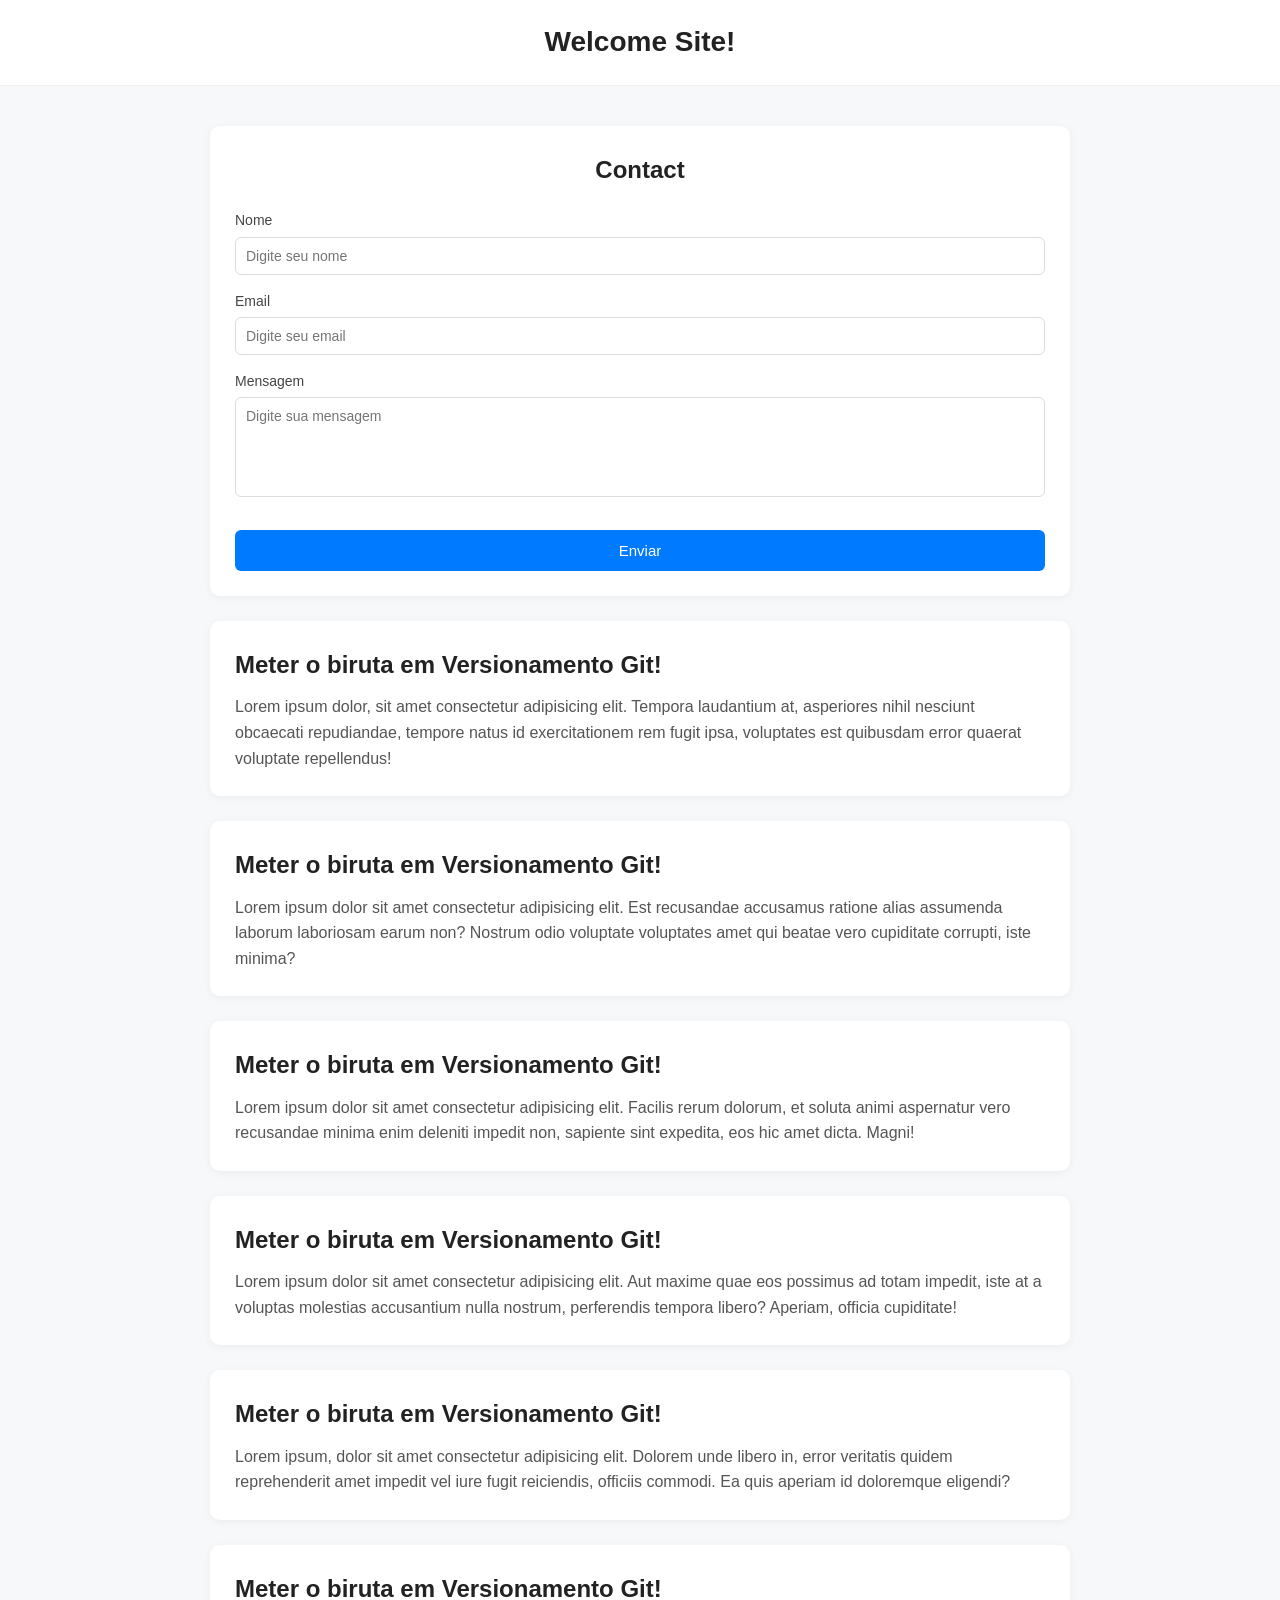
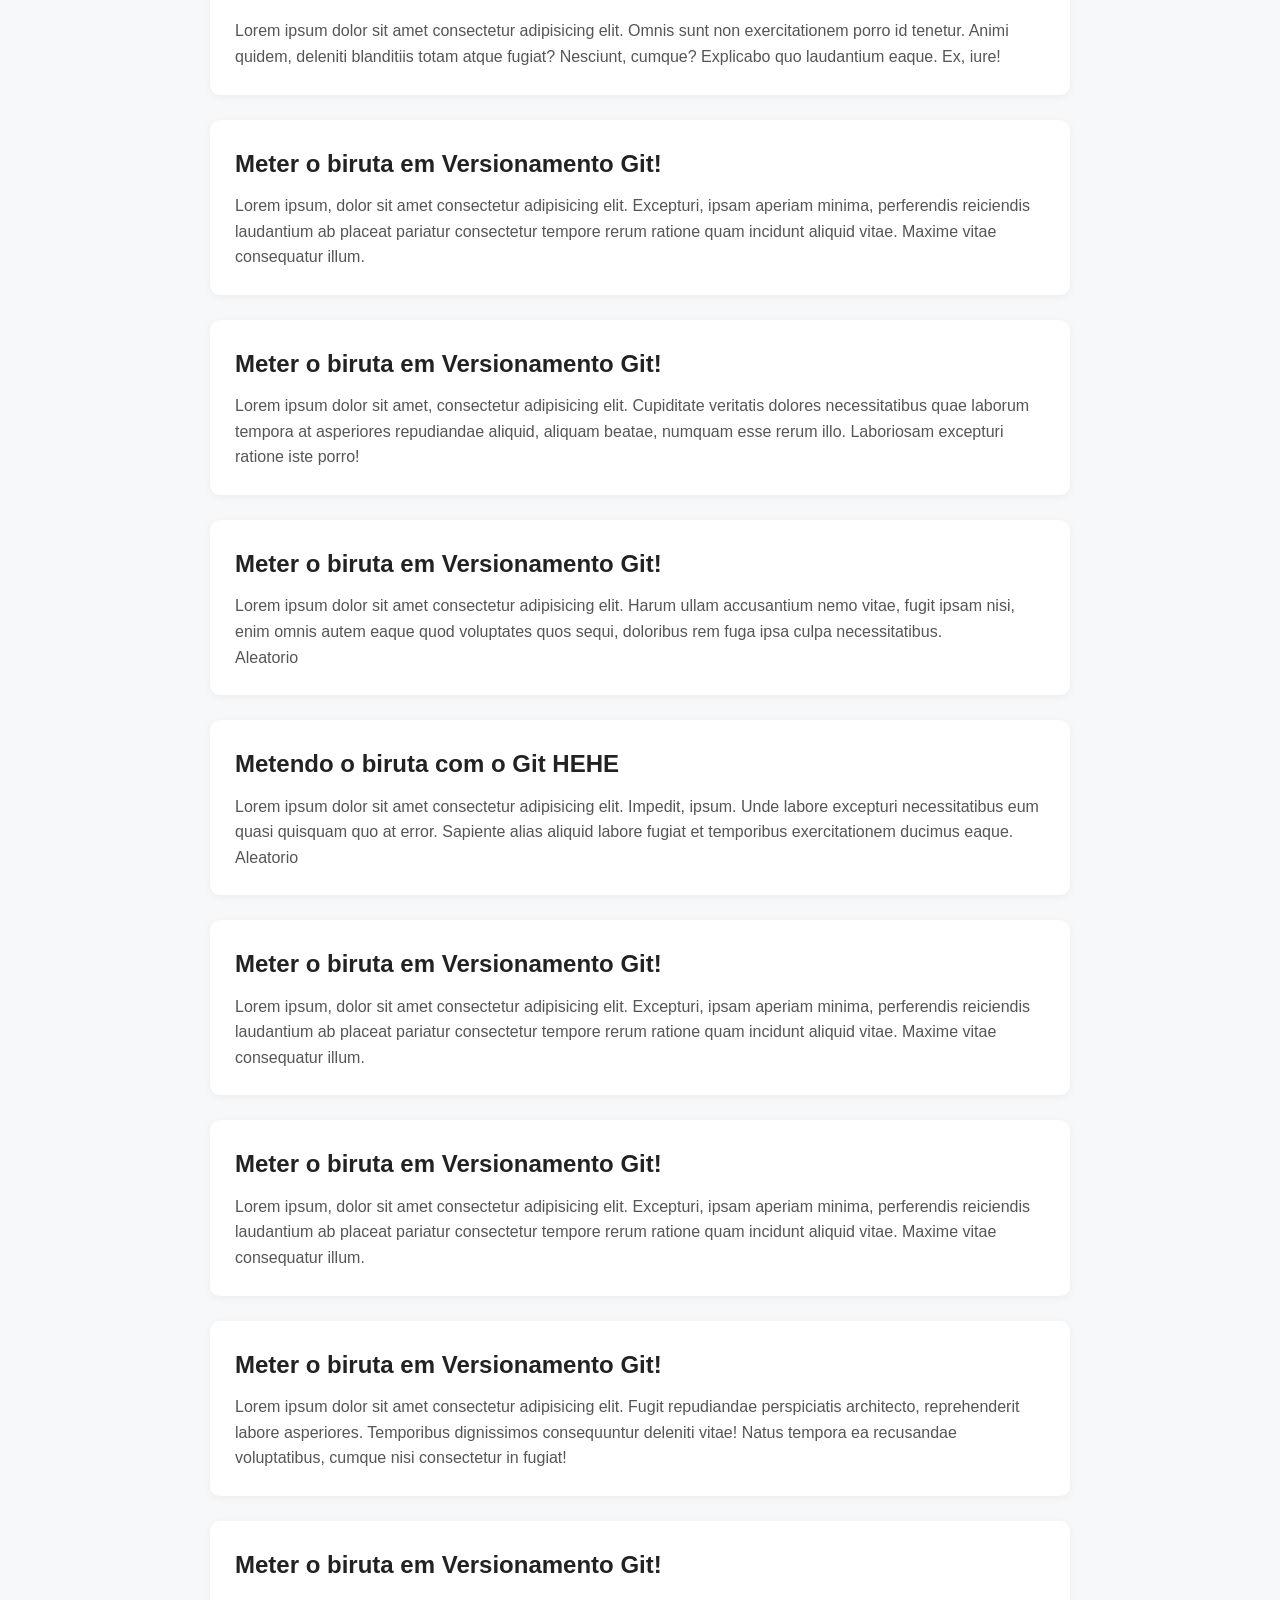
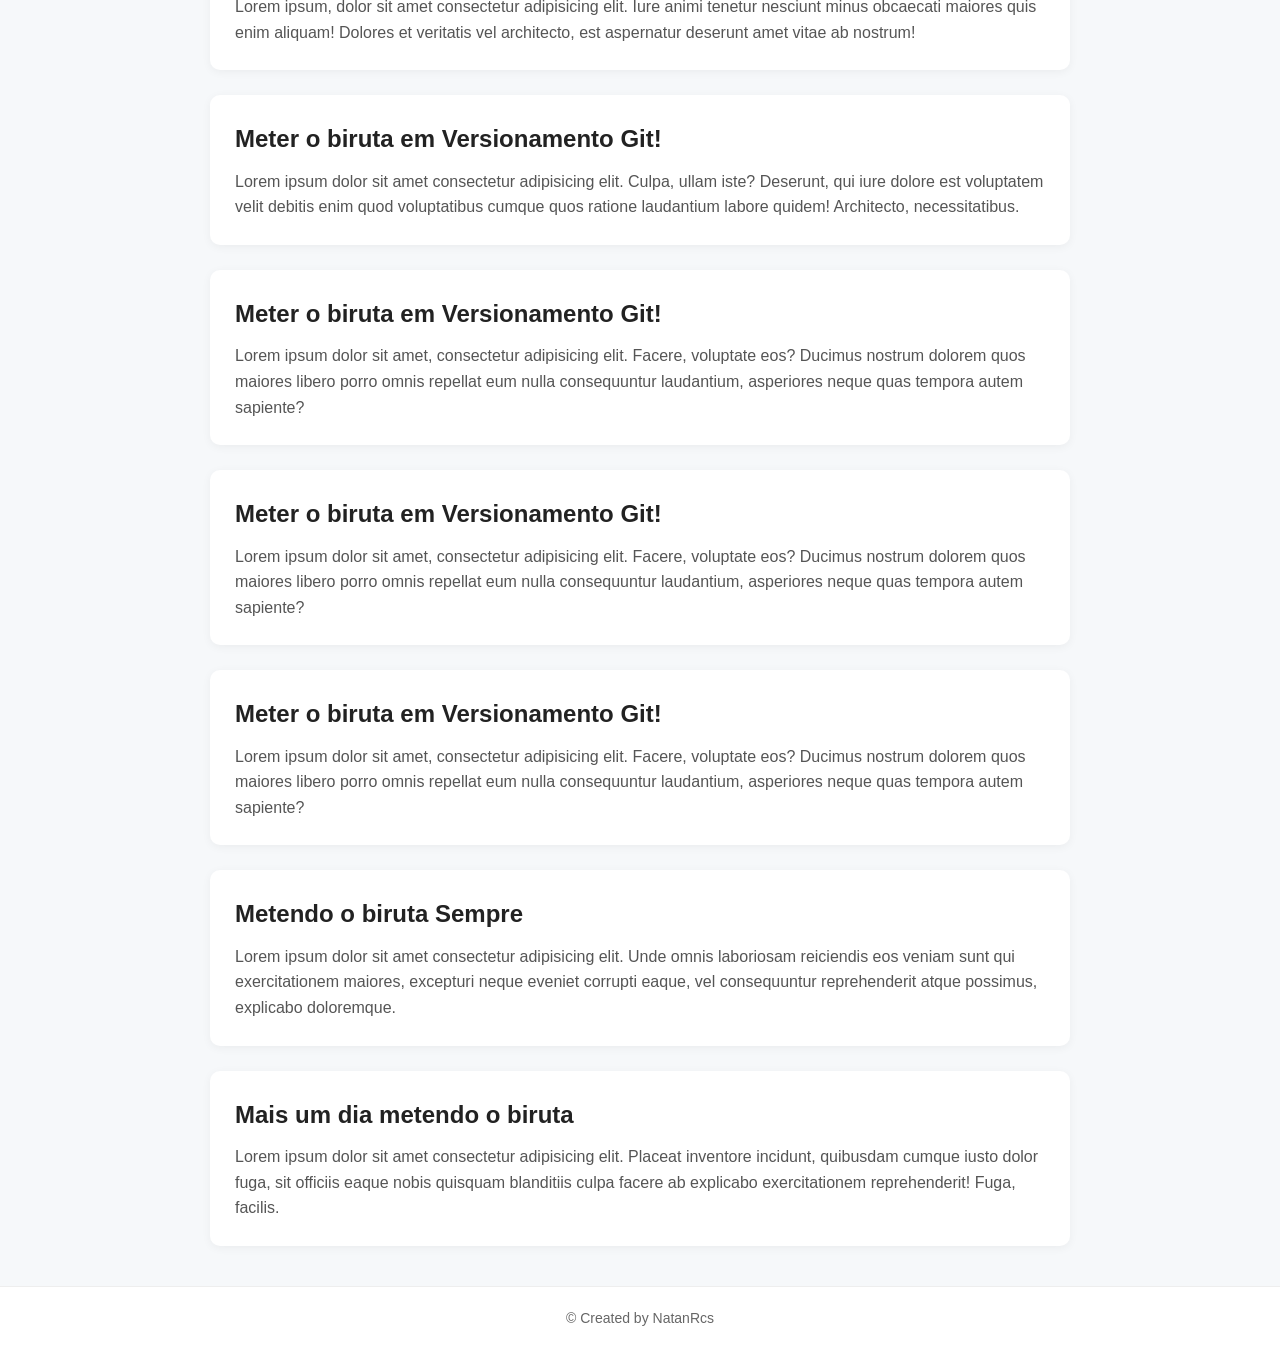
==== index.html @ ae91c98a "decimo-quarto commits" ====
<!doctype html>
<html lang="en">
  <head>
    <meta charset="UTF-8" />
    <meta name="viewport" content="width=device-width, initial-scale=1.0" />
    <title>Document</title>
    <link rel="stylesheet" href="style.css" />
  </head>
  <body>
    <header><h1>Welcome Site!</h1></header>
    <main>
      <section>
        <form class="form">
          <h2>Contact</h2>

          <div class="input-group">
            <label>Nome</label>
            <input type="text" placeholder="Digite seu nome" />
          </div>

          <div class="input-group">
            <label>Email</label>
            <input type="email" placeholder="Digite seu email" />
          </div>

          <div class="input-group">
            <label>Mensagem</label>
            <textarea placeholder="Digite sua mensagem"></textarea>
          </div>
          <button type="submit">Enviar</button>
        </form>
      </section>
      <section>
        <h2>Meter o biruta em Versionamento Git!</h2>
        <p>
          Lorem ipsum dolor, sit amet consectetur adipisicing elit. Tempora
          laudantium at, asperiores nihil nesciunt obcaecati repudiandae,
          tempore natus id exercitationem rem fugit ipsa, voluptates est
          quibusdam error quaerat voluptate repellendus!
        </p>
      </section>
      <section>
        <h2>Meter o biruta em Versionamento Git!</h2>
        <p>
          Lorem ipsum dolor sit amet consectetur adipisicing elit. Est
          recusandae accusamus ratione alias assumenda laborum laboriosam earum
          non? Nostrum odio voluptate voluptates amet qui beatae vero cupiditate
          corrupti, iste minima?
        </p>
      </section>
      <section>
        <h2>Meter o biruta em Versionamento Git!</h2>
        <p>
          Lorem ipsum dolor sit amet consectetur adipisicing elit. Facilis rerum
          dolorum, et soluta animi aspernatur vero recusandae minima enim
          deleniti impedit non, sapiente sint expedita, eos hic amet dicta.
          Magni!
        </p>
      </section>
      <section>
        <h2>Meter o biruta em Versionamento Git!</h2>
        <p>
          Lorem ipsum dolor sit amet consectetur adipisicing elit. Aut maxime
          quae eos possimus ad totam impedit, iste at a voluptas molestias
          accusantium nulla nostrum, perferendis tempora libero? Aperiam,
          officia cupiditate!
        </p>
      </section>
      <section>
        <h2>Meter o biruta em Versionamento Git!</h2>
        <p>
          Lorem ipsum, dolor sit amet consectetur adipisicing elit. Dolorem unde
          libero in, error veritatis quidem reprehenderit amet impedit vel iure
          fugit reiciendis, officiis commodi. Ea quis aperiam id doloremque
          eligendi?
        </p>
      </section>
      <section>
        <h2>Meter o biruta em Versionamento Git!</h2>
        <p>
          Lorem ipsum dolor sit amet consectetur adipisicing elit. Omnis sunt
          non exercitationem porro id tenetur. Animi quidem, deleniti blanditiis
          totam atque fugiat? Nesciunt, cumque? Explicabo quo laudantium eaque.
          Ex, iure!
        </p>
      </section>
      <section>
        <h2>Meter o biruta em Versionamento Git!</h2>
        <p>
          Lorem ipsum, dolor sit amet consectetur adipisicing elit. Excepturi,
          ipsam aperiam minima, perferendis reiciendis laudantium ab placeat
          pariatur consectetur tempore rerum ratione quam incidunt aliquid
          vitae. Maxime vitae consequatur illum.
        </p>
      </section>
      <section>
        <h2>Meter o biruta em Versionamento Git!</h2>
        <p>
          Lorem ipsum dolor sit amet, consectetur adipisicing elit. Cupiditate
          veritatis dolores necessitatibus quae laborum tempora at asperiores
          repudiandae aliquid, aliquam beatae, numquam esse rerum illo.
          Laboriosam excepturi ratione iste porro!
        </p>
      </section>
      <section>
        <h2>Meter o biruta em Versionamento Git!</h2>
        <p>
          Lorem ipsum dolor sit amet consectetur adipisicing elit. Harum ullam
          accusantium nemo vitae, fugit ipsam nisi, enim omnis autem eaque quod
          voluptates quos sequi, doloribus rem fuga ipsa culpa necessitatibus.
        </p>
        <p>Aleatorio</p>
      </section>
      <section>
        <h2>Metendo o biruta com o Git HEHE</h2>
        <p>
          Lorem ipsum dolor sit amet consectetur adipisicing elit. Impedit,
          ipsum. Unde labore excepturi necessitatibus eum quasi quisquam quo at
          error. Sapiente alias aliquid labore fugiat et temporibus
          exercitationem ducimus eaque.
        </p>
        <p>Aleatorio</p>
      </section>
      <section>
        <h2>Meter o biruta em Versionamento Git!</h2>
        <p>
          Lorem ipsum, dolor sit amet consectetur adipisicing elit. Excepturi,
          ipsam aperiam minima, perferendis reiciendis laudantium ab placeat
          pariatur consectetur tempore rerum ratione quam incidunt aliquid
          vitae. Maxime vitae consequatur illum.
        </p>
      </section>
      <section>
        <h2>Meter o biruta em Versionamento Git!</h2>
        <p>
          Lorem ipsum, dolor sit amet consectetur adipisicing elit. Excepturi,
          ipsam aperiam minima, perferendis reiciendis laudantium ab placeat
          pariatur consectetur tempore rerum ratione quam incidunt aliquid
          vitae. Maxime vitae consequatur illum.
        </p>
      </section>
      <section>
        <h2>Meter o biruta em Versionamento Git!</h2>
        <p>
          Lorem ipsum dolor sit amet consectetur adipisicing elit. Fugit
          repudiandae perspiciatis architecto, reprehenderit labore asperiores.
          Temporibus dignissimos consequuntur deleniti vitae! Natus tempora ea
          recusandae voluptatibus, cumque nisi consectetur in fugiat!
        </p>
      </section>
      <section>
        <h2>Meter o biruta em Versionamento Git!</h2>
        <p>
          Lorem ipsum, dolor sit amet consectetur adipisicing elit. Iure animi
          tenetur nesciunt minus obcaecati maiores quis enim aliquam! Dolores et
          veritatis vel architecto, est aspernatur deserunt amet vitae ab
          nostrum!
        </p>
      </section>
      <section>
        <h2>Meter o biruta em Versionamento Git!</h2>
        <p>
          Lorem ipsum dolor sit amet consectetur adipisicing elit. Culpa, ullam
          iste? Deserunt, qui iure dolore est voluptatem velit debitis enim quod
          voluptatibus cumque quos ratione laudantium labore quidem! Architecto,
          necessitatibus.
        </p>
      </section>
      <section>
        <h2>Meter o biruta em Versionamento Git!</h2>
        <p>
          Lorem ipsum dolor sit amet, consectetur adipisicing elit. Facere,
          voluptate eos? Ducimus nostrum dolorem quos maiores libero porro omnis
          repellat eum nulla consequuntur laudantium, asperiores neque quas
          tempora autem sapiente?
        </p>
      </section>
      <section>
        <h2>Meter o biruta em Versionamento Git!</h2>
        <p>
          Lorem ipsum dolor sit amet, consectetur adipisicing elit. Facere,
          voluptate eos? Ducimus nostrum dolorem quos maiores libero porro omnis
          repellat eum nulla consequuntur laudantium, asperiores neque quas
          tempora autem sapiente?
        </p>
      </section>
      <section>
        <h2>Meter o biruta em Versionamento Git!</h2>
        <p>
          Lorem ipsum dolor sit amet, consectetur adipisicing elit. Facere,
          voluptate eos? Ducimus nostrum dolorem quos maiores libero porro omnis
          repellat eum nulla consequuntur laudantium, asperiores neque quas
          tempora autem sapiente?
        </p>
      </section>
      <section>
        <h2>Metendo o biruta Sempre</h2>
        <p>Lorem ipsum dolor sit amet consectetur adipisicing elit. Unde omnis laboriosam reiciendis eos veniam sunt qui exercitationem maiores, excepturi neque eveniet corrupti eaque, vel consequuntur reprehenderit atque possimus, explicabo doloremque.</p>
      </section>
      <section>
        <h2>Mais um dia metendo o biruta</h2>
        <p>Lorem ipsum dolor sit amet consectetur adipisicing elit. Placeat inventore incidunt, quibusdam cumque iusto dolor fuga, sit officiis eaque nobis quisquam blanditiis culpa facere ab explicabo exercitationem reprehenderit! Fuga, facilis.</p>
      </section>
    </main>
    <footer>
      <p>&copy; Created by NatanRcs</p>
    </footer>
  </body>
</html>
---- style.css ----
* {
  margin: 0;
  padding: 0;
  box-sizing: border-box;
  font-family: Arial, sans-serif;
}

body {
  background: #f6f8fa;
  color: #333;
  line-height: 1.6;
}

/* HEADER */
header {
  background: #ffffff;
  padding: 20px;
  text-align: center;
  border-bottom: 1px solid #eee;
}

header h1 {
  font-size: 28px;
  color: #222;
}

/* MAIN */
main {
  max-width: 900px;
  margin: 40px auto;
  padding: 0 20px;
}

/* SECTIONS */
section {
  background: #ffffff;
  padding: 25px;
  margin-bottom: 25px; /* espaçamento entre sections */
  border-radius: 10px;
  box-shadow: 0 2px 10px rgba(0,0,0,0.05);
}

section h2 {
  margin-bottom: 10px;
  color: #222;
}

section p {
  color: #555;
}

/* FORM */
.form {
  display: flex;
  flex-direction: column;
}

.form h2 {
  text-align: center;
  margin-bottom: 20px;
}

/* INPUTS */
.input-group {
  margin-bottom: 15px;
}

.input-group label {
  font-size: 14px;
  margin-bottom: 5px;
  display: block;
  color: #444;
}

.input-group input,
.input-group textarea {
  width: 100%;
  padding: 10px;
  border: 1px solid #ddd;
  border-radius: 6px;
  outline: none;
  transition: 0.3s;
  font-size: 14px;
}

.input-group input:focus,
.input-group textarea:focus {
  border-color: #007bff;
}

/* TEXTAREA */
textarea {
  resize: none;
  height: 100px;
}

/* BUTTON */
button {
  margin-top: 10px;
  padding: 12px;
  border: none;
  background: #007bff;
  color: white;
  border-radius: 6px;
  cursor: pointer;
  font-size: 15px;
  transition: 0.3s;
}

button:hover {
  background: #0056b3;
}

/* FOOTER */
footer {
  text-align: center;
  padding: 20px;
  background: #ffffff;
  border-top: 1px solid #eee;
  margin-top: 40px;
  font-size: 14px;
  color: #666;
}
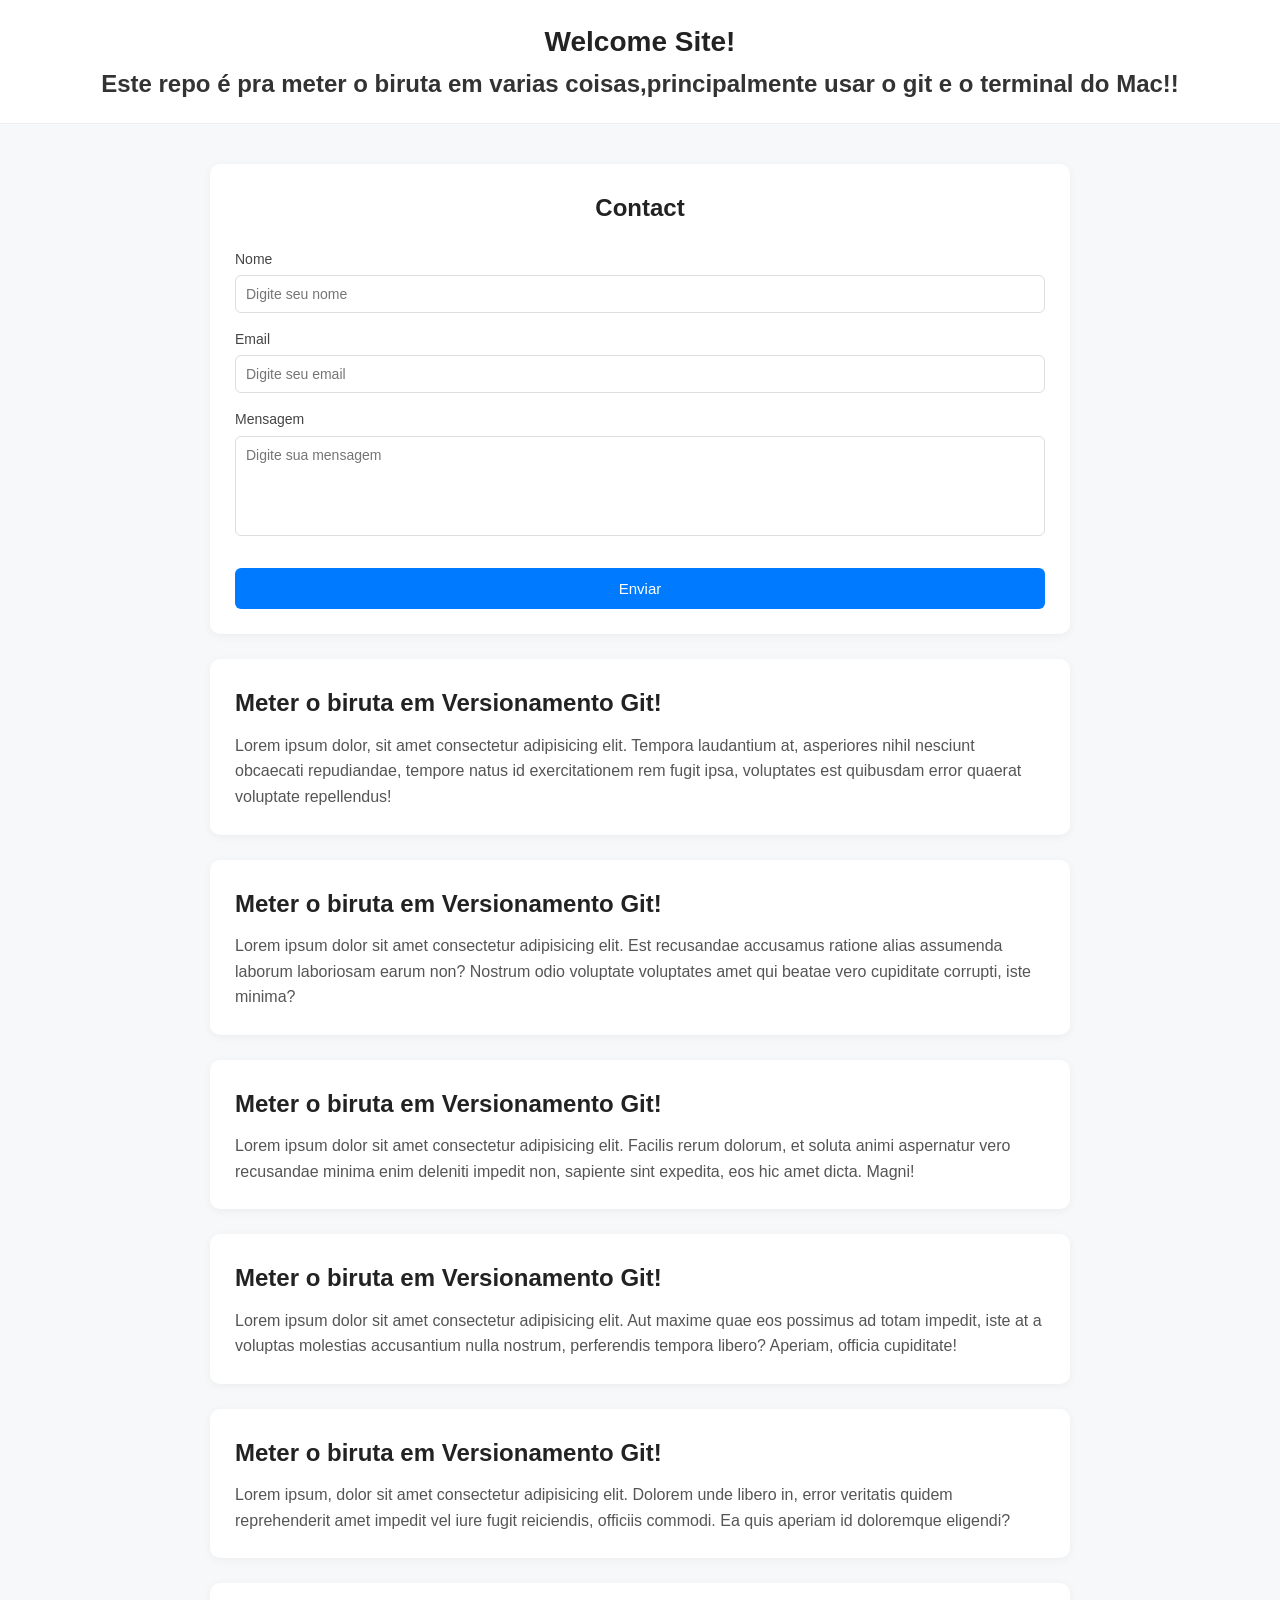
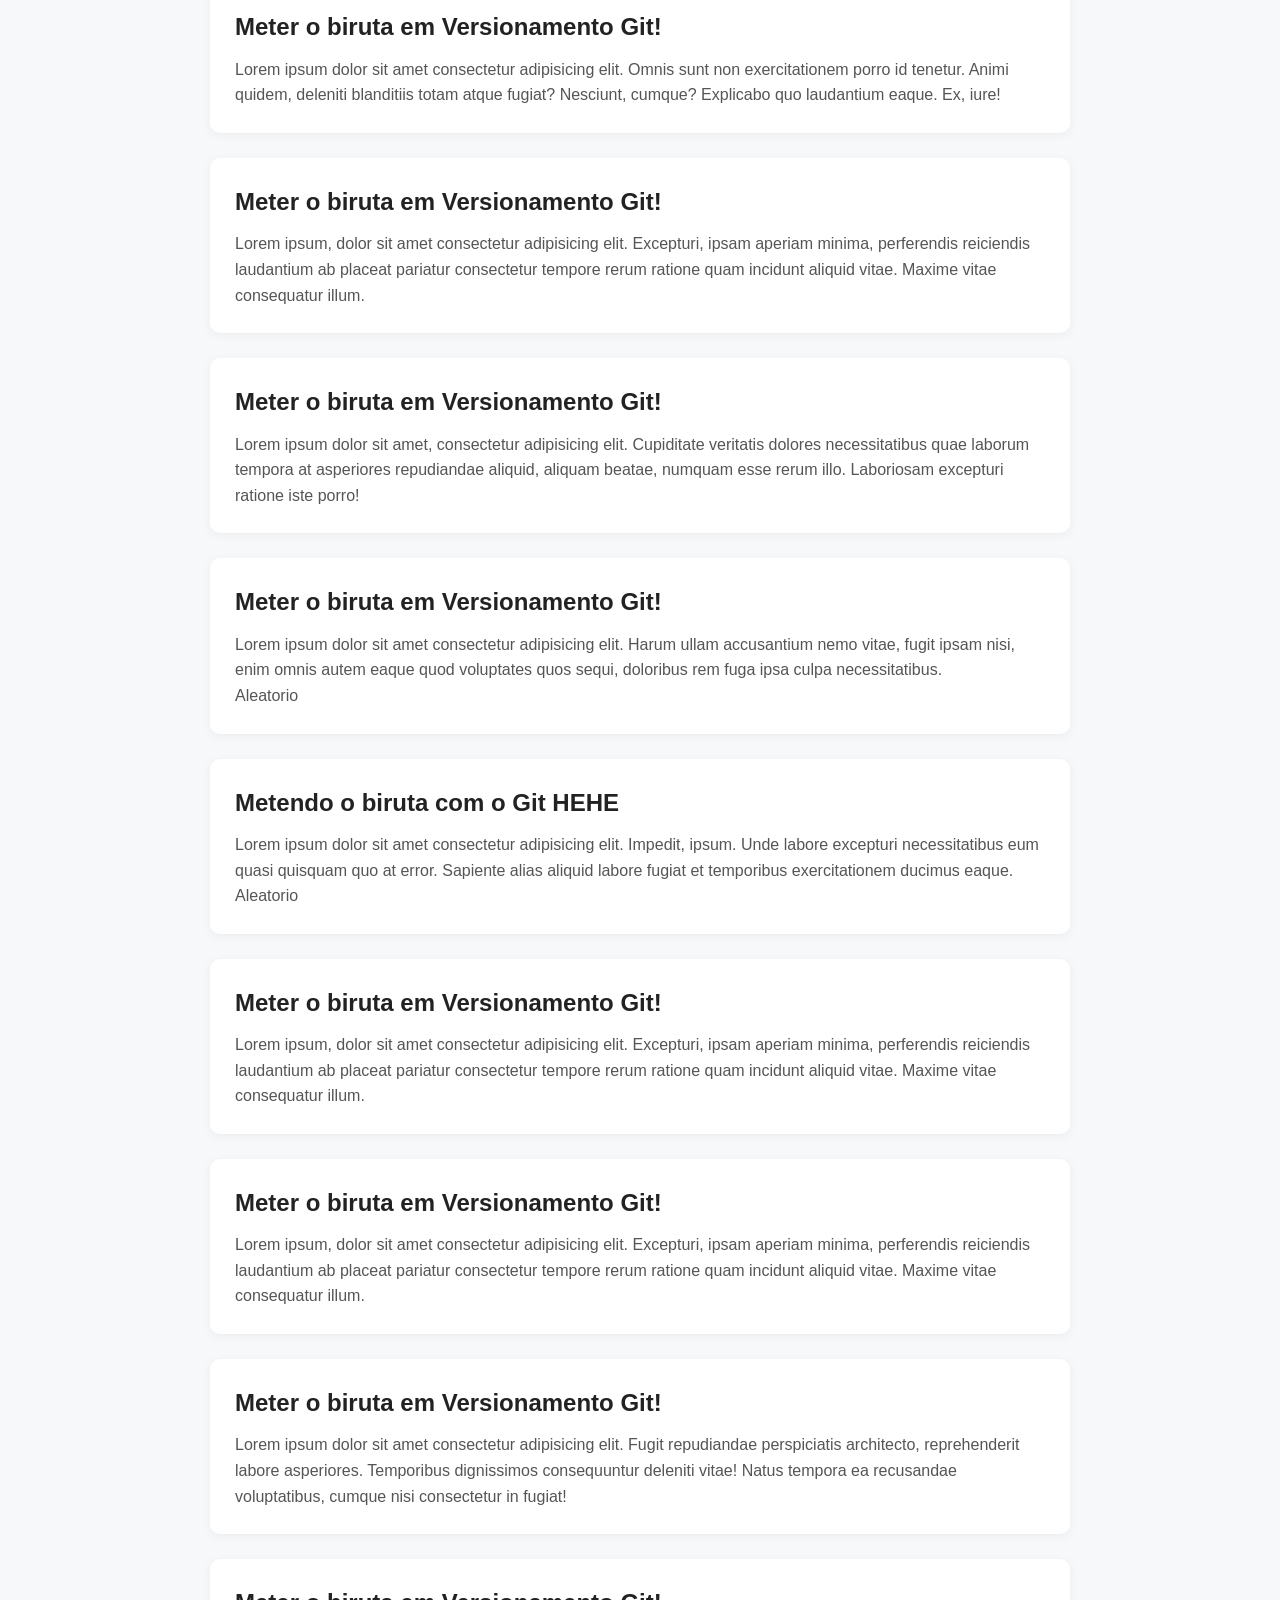
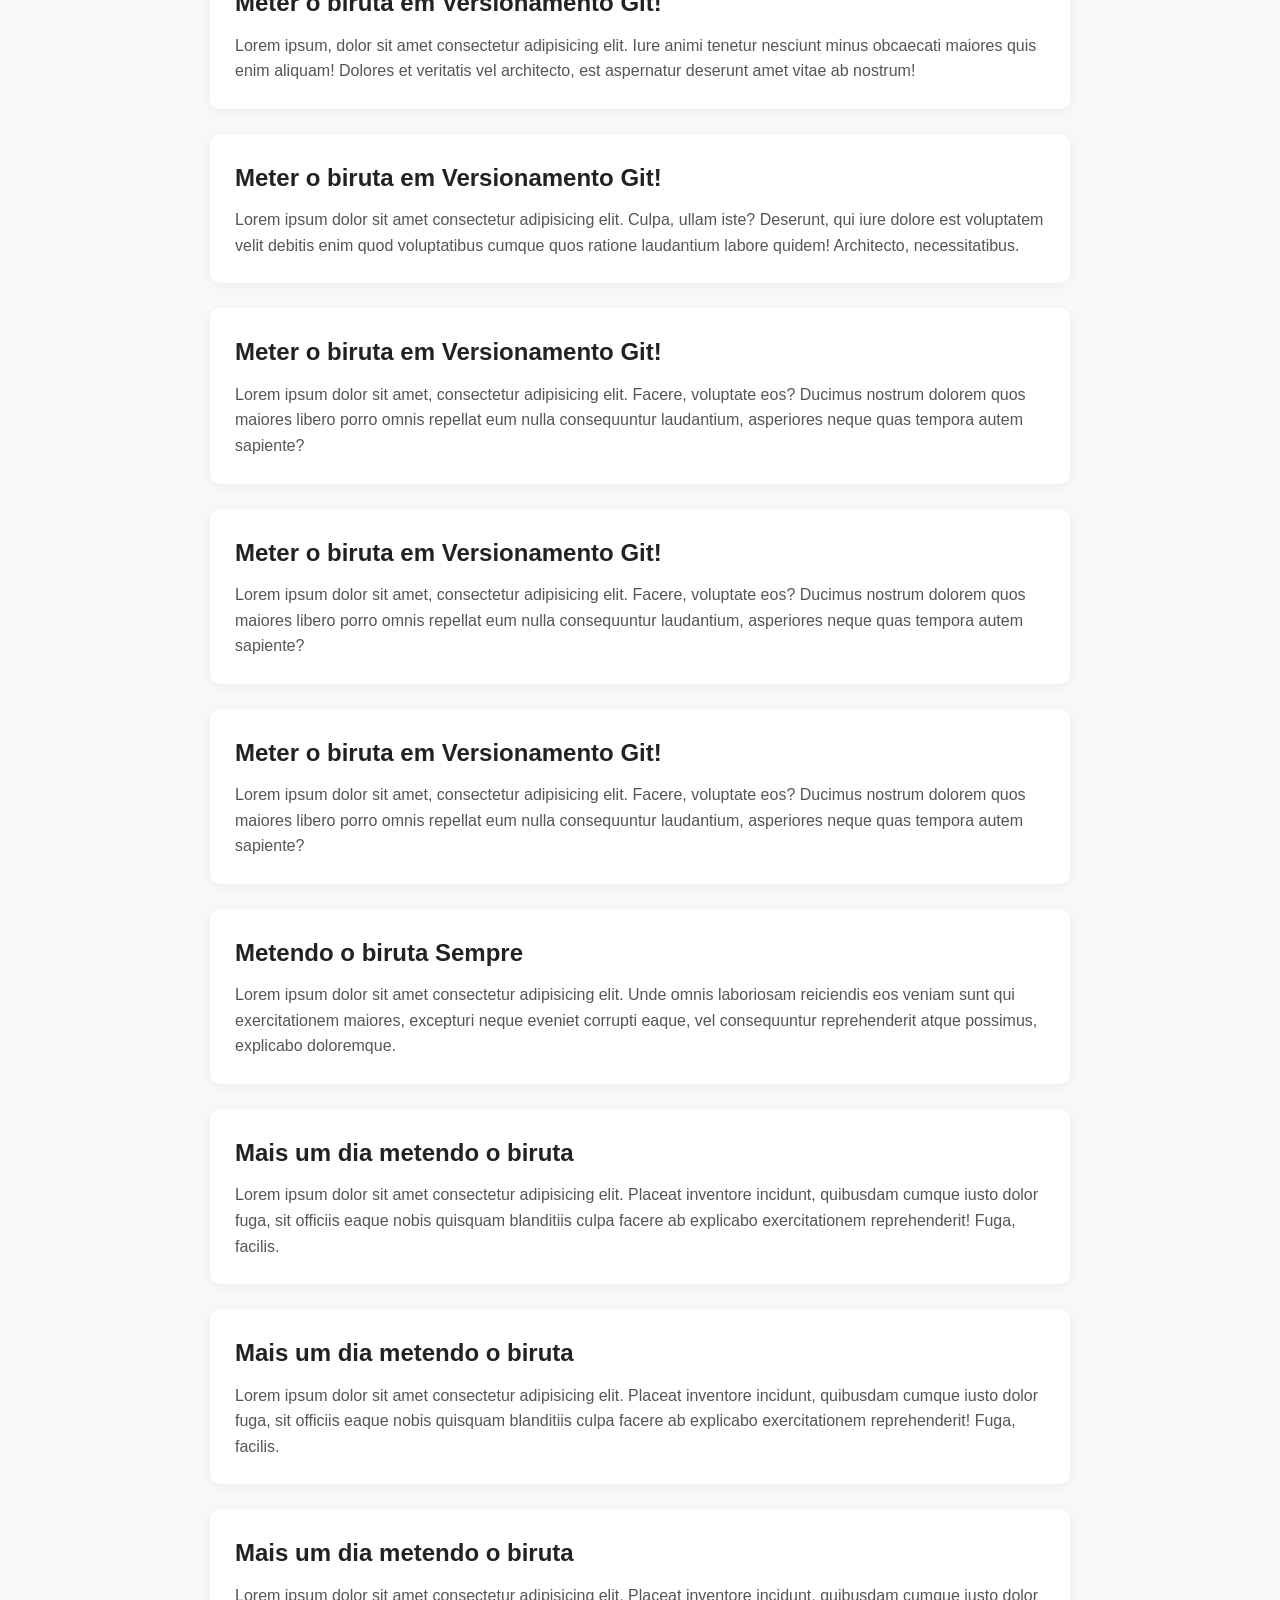
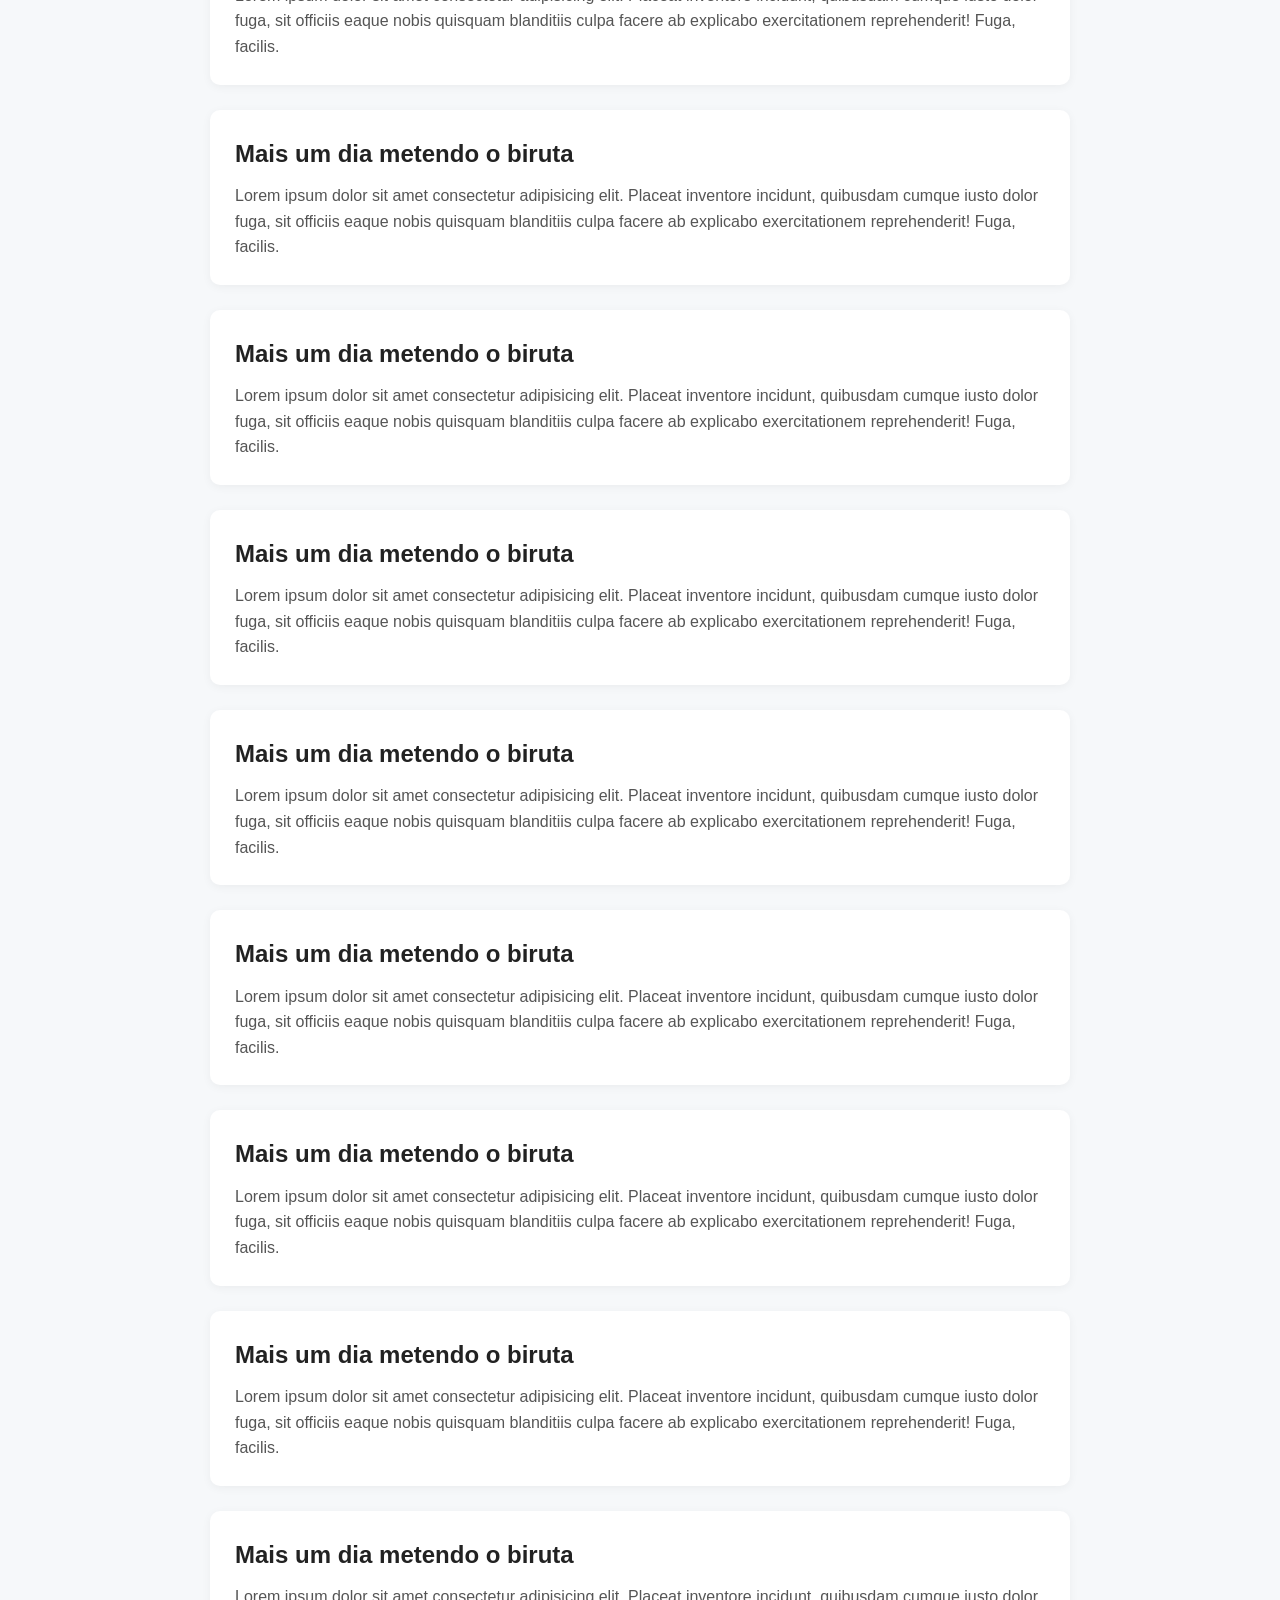
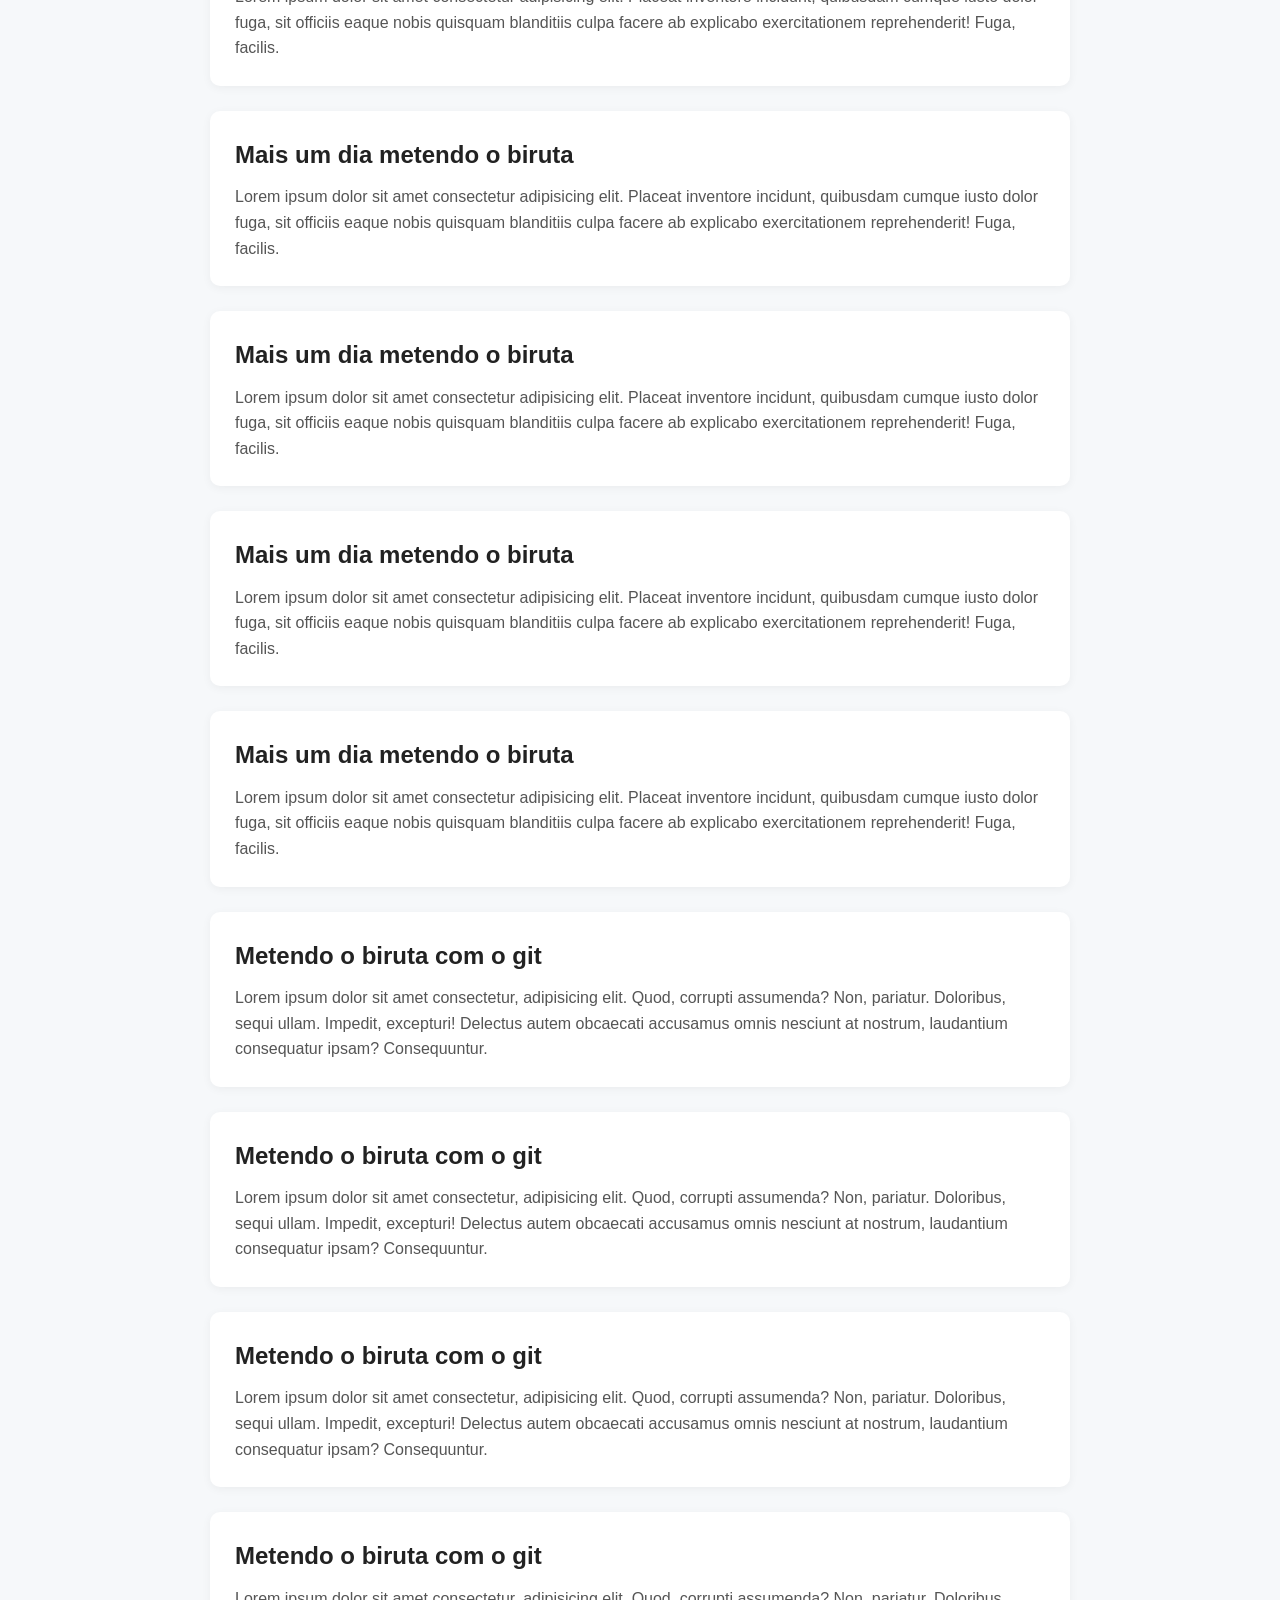
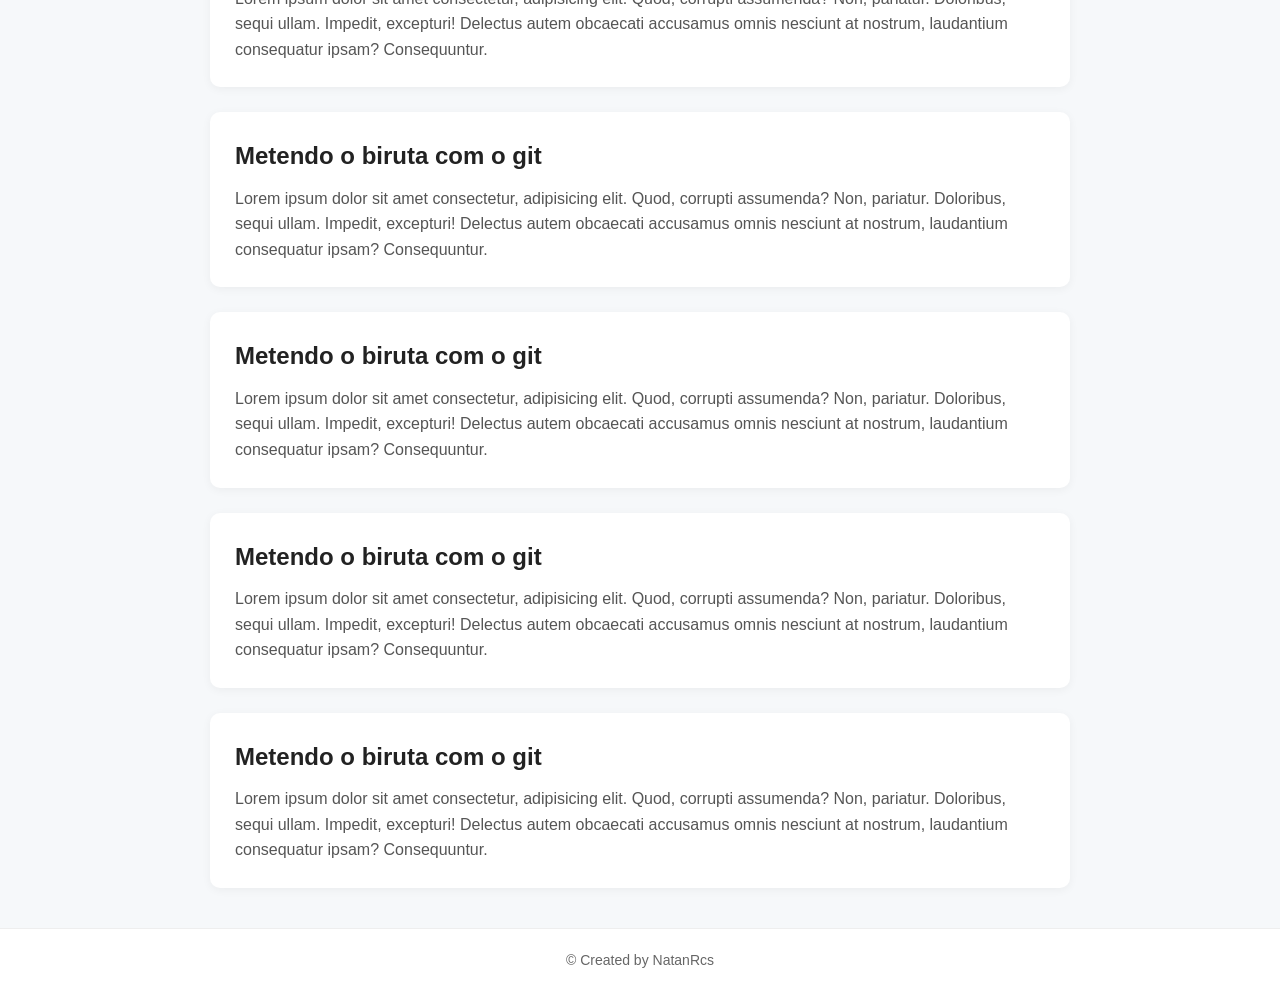
==== commit 6164e977: "Meti o biruta add algumas coisas,decimo-quinto commits" ====
--- a/index.html
+++ b/index.html
@@ -7,7 +7,8 @@
     <link rel="stylesheet" href="style.css" />
   </head>
   <body>
-    <header><h1>Welcome Site!</h1></header>
+    <header><h1>Welcome Site!</h1>
+    <h2>Este repo é pra meter o biruta em varias coisas,principalmente usar o git e o terminal do Mac!!</h2></header>
     <main>
       <section>
         <form class="form">
@@ -201,6 +202,94 @@
         <h2>Mais um dia metendo o biruta</h2>
         <p>Lorem ipsum dolor sit amet consectetur adipisicing elit. Placeat inventore incidunt, quibusdam cumque iusto dolor fuga, sit officiis eaque nobis quisquam blanditiis culpa facere ab explicabo exercitationem reprehenderit! Fuga, facilis.</p>
       </section>
+       <section>
+        <h2>Mais um dia metendo o biruta</h2>
+        <p>Lorem ipsum dolor sit amet consectetur adipisicing elit. Placeat inventore incidunt, quibusdam cumque iusto dolor fuga, sit officiis eaque nobis quisquam blanditiis culpa facere ab explicabo exercitationem reprehenderit! Fuga, facilis.</p>
+      </section>
+       <section>
+        <h2>Mais um dia metendo o biruta</h2>
+        <p>Lorem ipsum dolor sit amet consectetur adipisicing elit. Placeat inventore incidunt, quibusdam cumque iusto dolor fuga, sit officiis eaque nobis quisquam blanditiis culpa facere ab explicabo exercitationem reprehenderit! Fuga, facilis.</p>
+      </section>
+       <section>
+        <h2>Mais um dia metendo o biruta</h2>
+        <p>Lorem ipsum dolor sit amet consectetur adipisicing elit. Placeat inventore incidunt, quibusdam cumque iusto dolor fuga, sit officiis eaque nobis quisquam blanditiis culpa facere ab explicabo exercitationem reprehenderit! Fuga, facilis.</p>
+      </section>
+       <section>
+        <h2>Mais um dia metendo o biruta</h2>
+        <p>Lorem ipsum dolor sit amet consectetur adipisicing elit. Placeat inventore incidunt, quibusdam cumque iusto dolor fuga, sit officiis eaque nobis quisquam blanditiis culpa facere ab explicabo exercitationem reprehenderit! Fuga, facilis.</p>
+      </section>
+       <section>
+        <h2>Mais um dia metendo o biruta</h2>
+        <p>Lorem ipsum dolor sit amet consectetur adipisicing elit. Placeat inventore incidunt, quibusdam cumque iusto dolor fuga, sit officiis eaque nobis quisquam blanditiis culpa facere ab explicabo exercitationem reprehenderit! Fuga, facilis.</p>
+      </section>
+       <section>
+        <h2>Mais um dia metendo o biruta</h2>
+        <p>Lorem ipsum dolor sit amet consectetur adipisicing elit. Placeat inventore incidunt, quibusdam cumque iusto dolor fuga, sit officiis eaque nobis quisquam blanditiis culpa facere ab explicabo exercitationem reprehenderit! Fuga, facilis.</p>
+      </section>
+       <section>
+        <h2>Mais um dia metendo o biruta</h2>
+        <p>Lorem ipsum dolor sit amet consectetur adipisicing elit. Placeat inventore incidunt, quibusdam cumque iusto dolor fuga, sit officiis eaque nobis quisquam blanditiis culpa facere ab explicabo exercitationem reprehenderit! Fuga, facilis.</p>
+      </section>
+       <section>
+        <h2>Mais um dia metendo o biruta</h2>
+        <p>Lorem ipsum dolor sit amet consectetur adipisicing elit. Placeat inventore incidunt, quibusdam cumque iusto dolor fuga, sit officiis eaque nobis quisquam blanditiis culpa facere ab explicabo exercitationem reprehenderit! Fuga, facilis.</p>
+      </section>
+       <section>
+        <h2>Mais um dia metendo o biruta</h2>
+        <p>Lorem ipsum dolor sit amet consectetur adipisicing elit. Placeat inventore incidunt, quibusdam cumque iusto dolor fuga, sit officiis eaque nobis quisquam blanditiis culpa facere ab explicabo exercitationem reprehenderit! Fuga, facilis.</p>
+      </section>
+       <section>
+        <h2>Mais um dia metendo o biruta</h2>
+        <p>Lorem ipsum dolor sit amet consectetur adipisicing elit. Placeat inventore incidunt, quibusdam cumque iusto dolor fuga, sit officiis eaque nobis quisquam blanditiis culpa facere ab explicabo exercitationem reprehenderit! Fuga, facilis.</p>
+      </section>
+       <section>
+        <h2>Mais um dia metendo o biruta</h2>
+        <p>Lorem ipsum dolor sit amet consectetur adipisicing elit. Placeat inventore incidunt, quibusdam cumque iusto dolor fuga, sit officiis eaque nobis quisquam blanditiis culpa facere ab explicabo exercitationem reprehenderit! Fuga, facilis.</p>
+      </section>
+       <section>
+        <h2>Mais um dia metendo o biruta</h2>
+        <p>Lorem ipsum dolor sit amet consectetur adipisicing elit. Placeat inventore incidunt, quibusdam cumque iusto dolor fuga, sit officiis eaque nobis quisquam blanditiis culpa facere ab explicabo exercitationem reprehenderit! Fuga, facilis.</p>
+      </section>
+       <section>
+        <h2>Mais um dia metendo o biruta</h2>
+        <p>Lorem ipsum dolor sit amet consectetur adipisicing elit. Placeat inventore incidunt, quibusdam cumque iusto dolor fuga, sit officiis eaque nobis quisquam blanditiis culpa facere ab explicabo exercitationem reprehenderit! Fuga, facilis.</p>
+      </section>
+       <section>
+        <h2>Mais um dia metendo o biruta</h2>
+        <p>Lorem ipsum dolor sit amet consectetur adipisicing elit. Placeat inventore incidunt, quibusdam cumque iusto dolor fuga, sit officiis eaque nobis quisquam blanditiis culpa facere ab explicabo exercitationem reprehenderit! Fuga, facilis.</p>
+      </section>
+      <section>
+        <h2>Metendo o biruta com o git</h2>
+        <p>Lorem ipsum dolor sit amet consectetur, adipisicing elit. Quod, corrupti assumenda? Non, pariatur. Doloribus, sequi ullam. Impedit, excepturi! Delectus autem obcaecati accusamus omnis nesciunt at nostrum, laudantium consequatur ipsam? Consequuntur.</p>
+      </section>
+      <section>
+        <h2>Metendo o biruta com o git</h2>
+        <p>Lorem ipsum dolor sit amet consectetur, adipisicing elit. Quod, corrupti assumenda? Non, pariatur. Doloribus, sequi ullam. Impedit, excepturi! Delectus autem obcaecati accusamus omnis nesciunt at nostrum, laudantium consequatur ipsam? Consequuntur.</p>
+      </section>
+      <section>
+        <h2>Metendo o biruta com o git</h2>
+        <p>Lorem ipsum dolor sit amet consectetur, adipisicing elit. Quod, corrupti assumenda? Non, pariatur. Doloribus, sequi ullam. Impedit, excepturi! Delectus autem obcaecati accusamus omnis nesciunt at nostrum, laudantium consequatur ipsam? Consequuntur.</p>
+      </section>
+      <section>
+        <h2>Metendo o biruta com o git</h2>
+        <p>Lorem ipsum dolor sit amet consectetur, adipisicing elit. Quod, corrupti assumenda? Non, pariatur. Doloribus, sequi ullam. Impedit, excepturi! Delectus autem obcaecati accusamus omnis nesciunt at nostrum, laudantium consequatur ipsam? Consequuntur.</p>
+      </section>
+      <section>
+        <h2>Metendo o biruta com o git</h2>
+        <p>Lorem ipsum dolor sit amet consectetur, adipisicing elit. Quod, corrupti assumenda? Non, pariatur. Doloribus, sequi ullam. Impedit, excepturi! Delectus autem obcaecati accusamus omnis nesciunt at nostrum, laudantium consequatur ipsam? Consequuntur.</p>
+      </section>
+      <section>
+        <h2>Metendo o biruta com o git</h2>
+        <p>Lorem ipsum dolor sit amet consectetur, adipisicing elit. Quod, corrupti assumenda? Non, pariatur. Doloribus, sequi ullam. Impedit, excepturi! Delectus autem obcaecati accusamus omnis nesciunt at nostrum, laudantium consequatur ipsam? Consequuntur.</p>
+      </section>
+      <section>
+        <h2>Metendo o biruta com o git</h2>
+        <p>Lorem ipsum dolor sit amet consectetur, adipisicing elit. Quod, corrupti assumenda? Non, pariatur. Doloribus, sequi ullam. Impedit, excepturi! Delectus autem obcaecati accusamus omnis nesciunt at nostrum, laudantium consequatur ipsam? Consequuntur.</p>
+      </section>
+      <section>
+        <h2>Metendo o biruta com o git</h2>
+        <p>Lorem ipsum dolor sit amet consectetur, adipisicing elit. Quod, corrupti assumenda? Non, pariatur. Doloribus, sequi ullam. Impedit, excepturi! Delectus autem obcaecati accusamus omnis nesciunt at nostrum, laudantium consequatur ipsam? Consequuntur.</p>
+      </section>
     </main>
     <footer>
       <p>&copy; Created by NatanRcs</p>
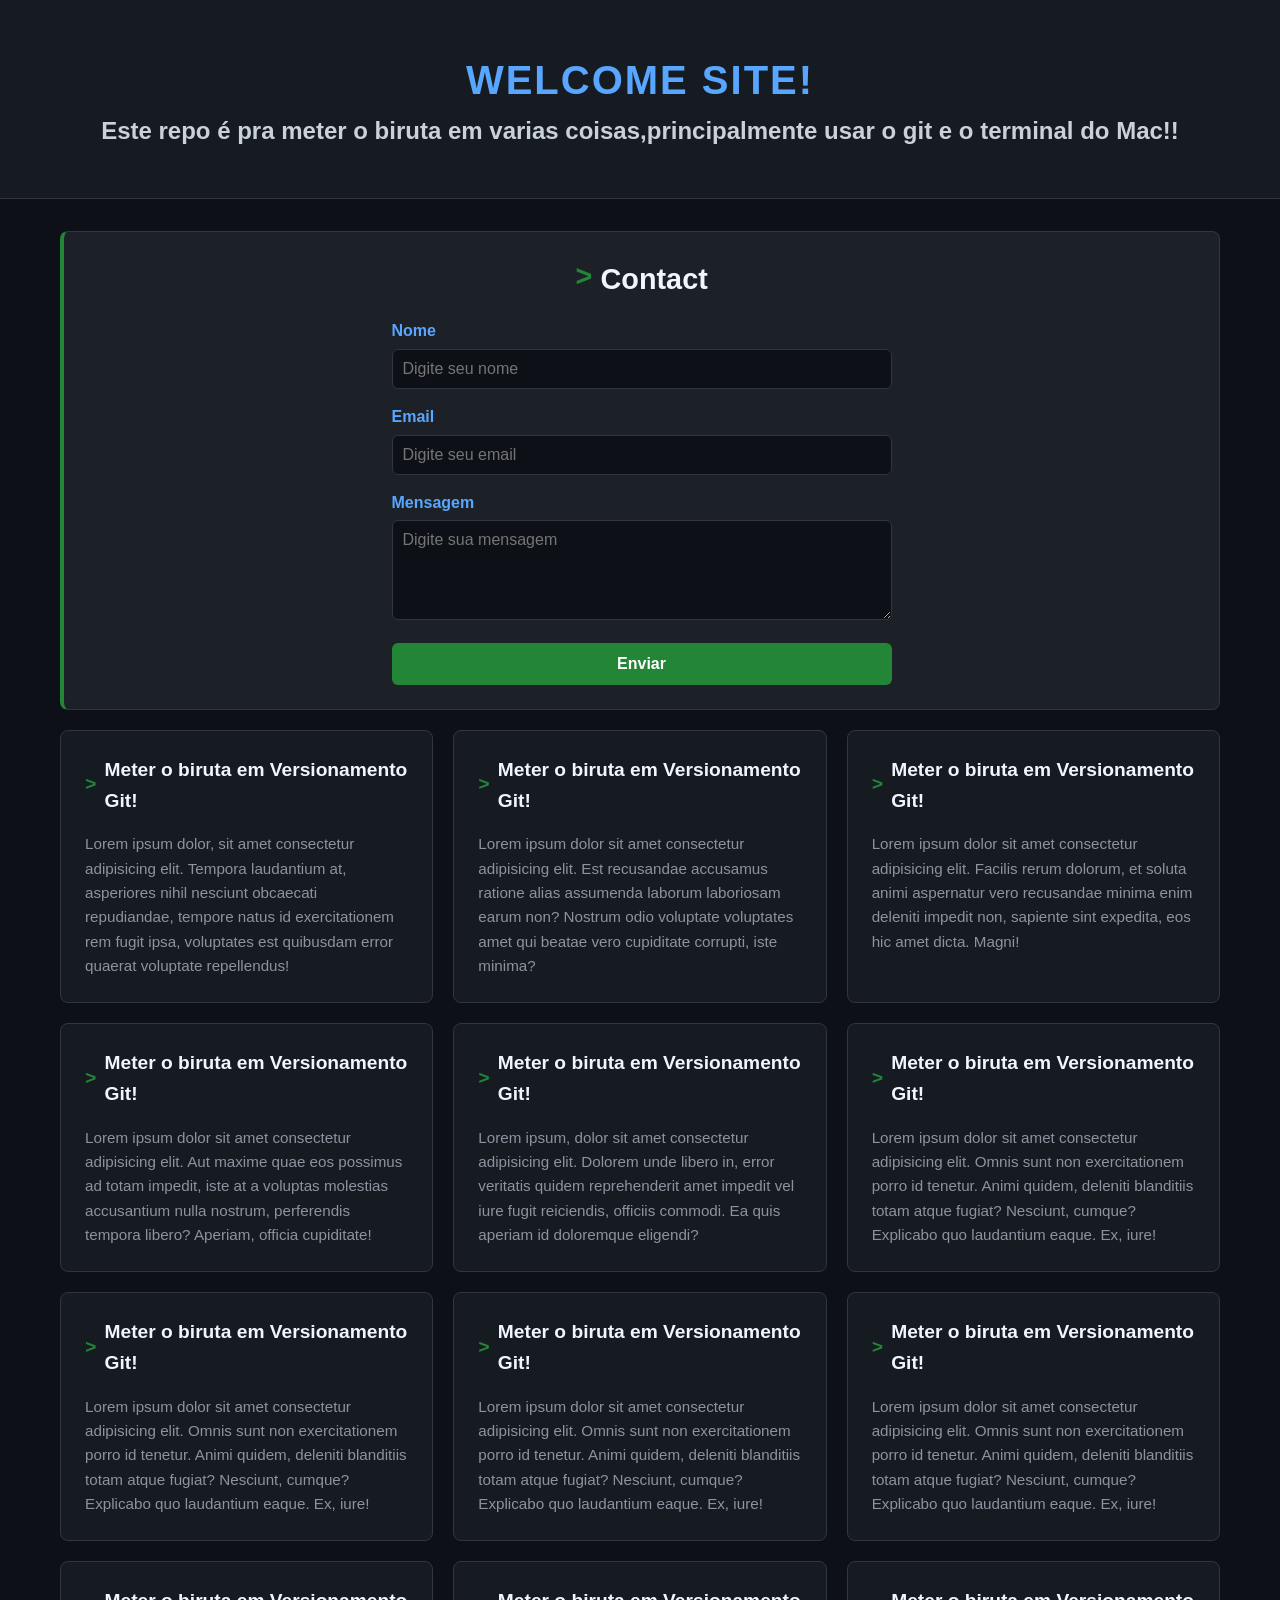
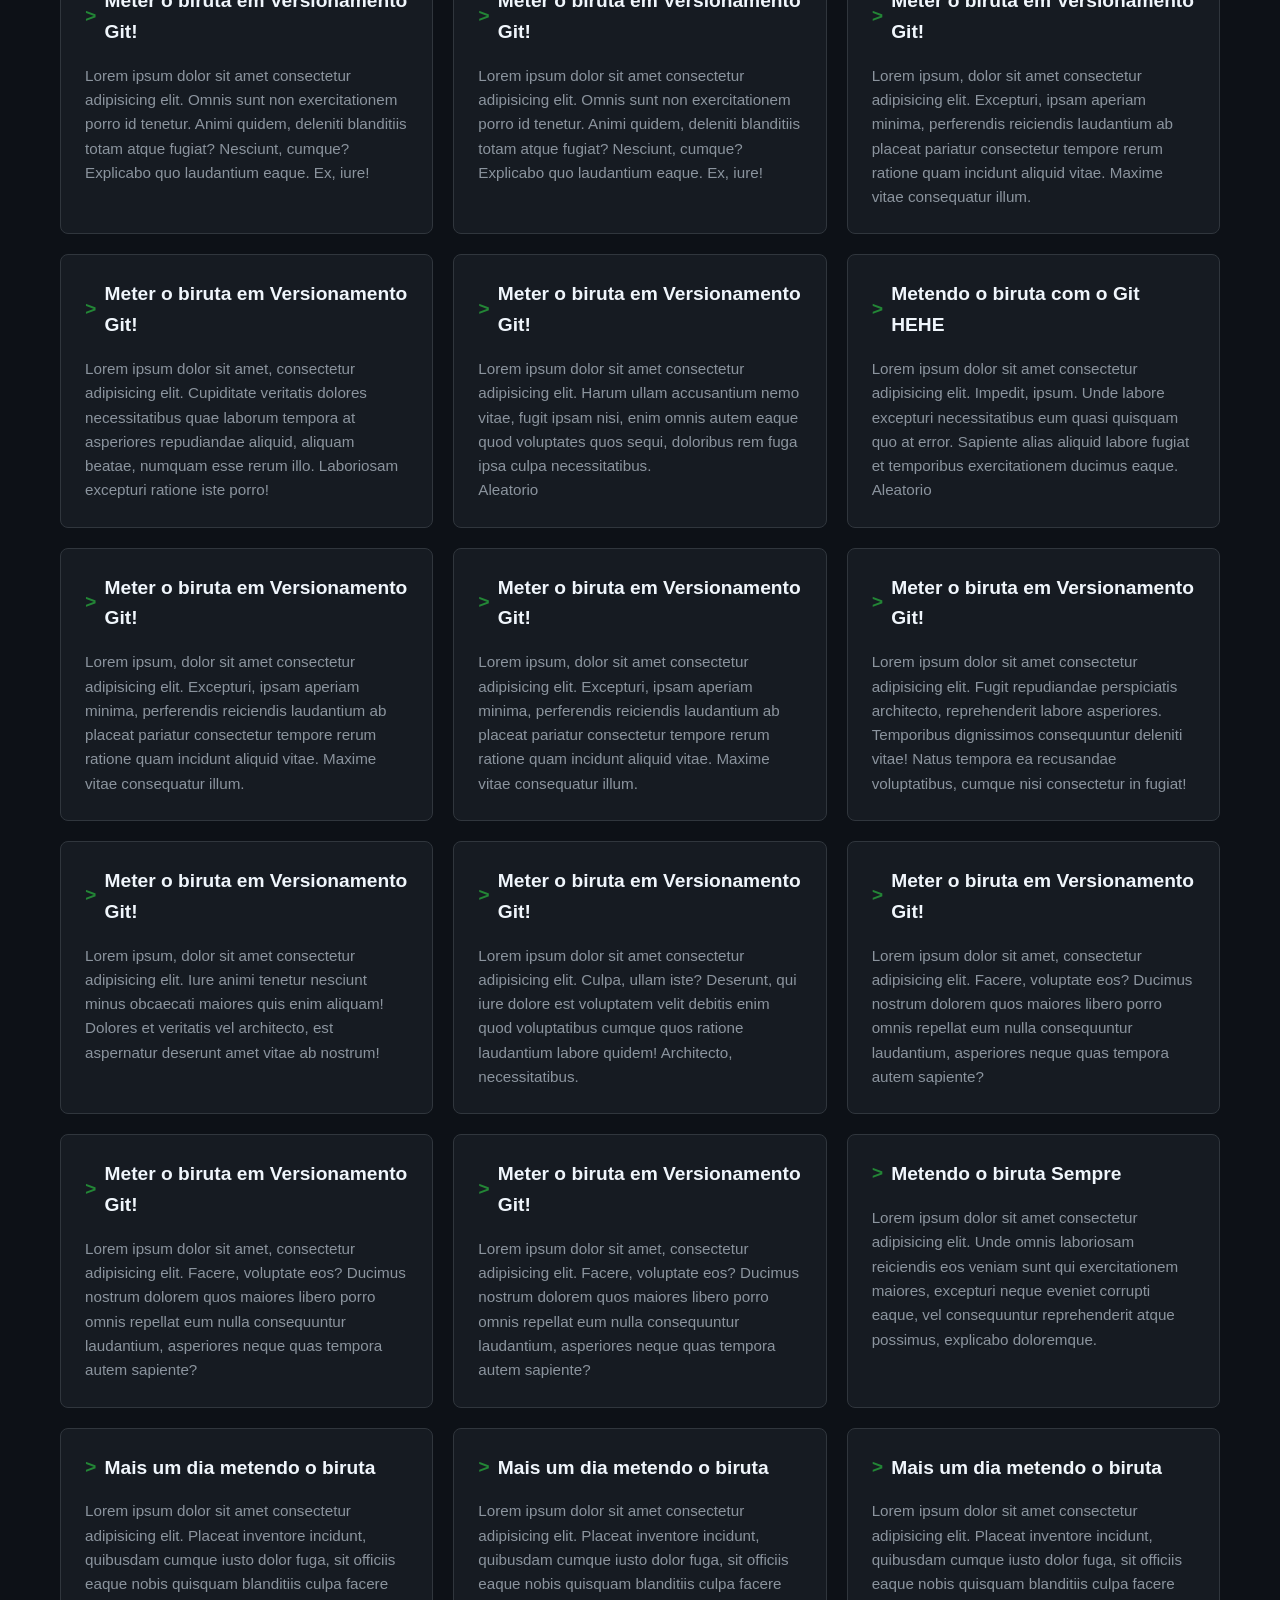
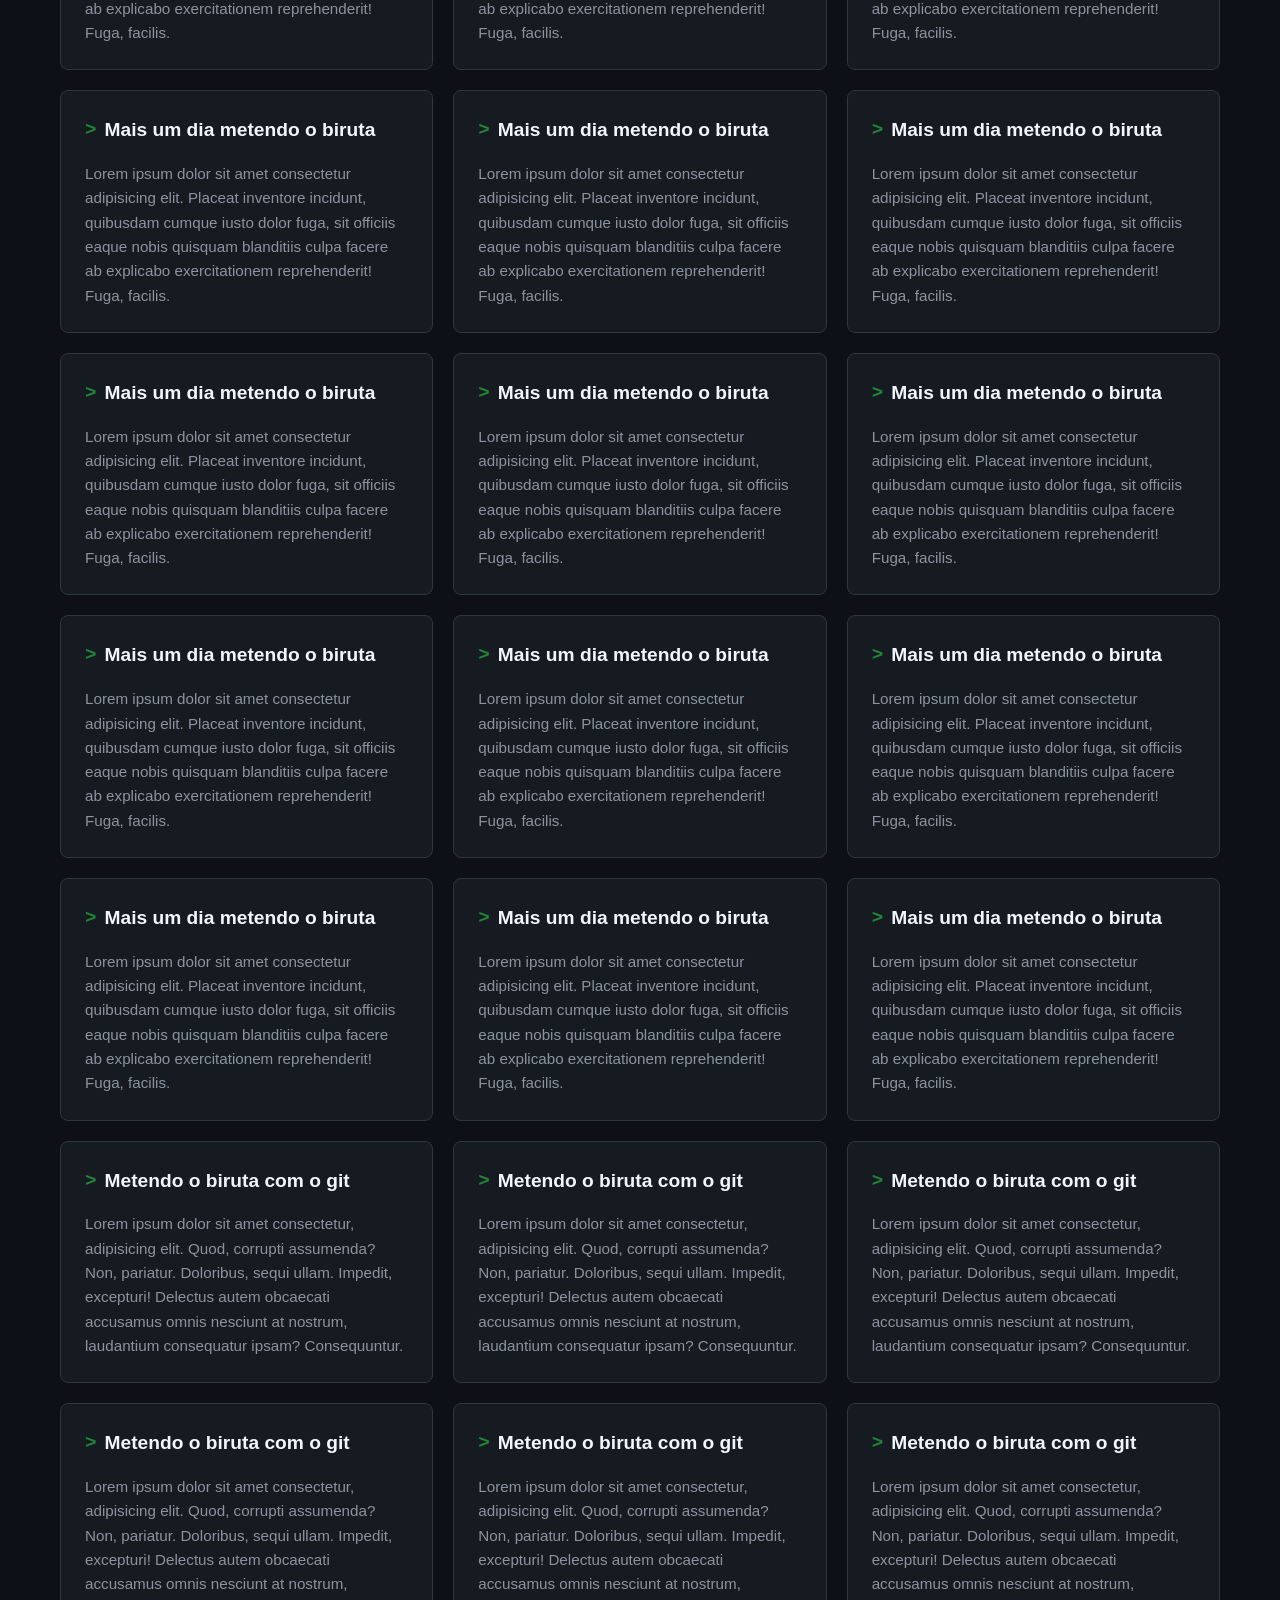
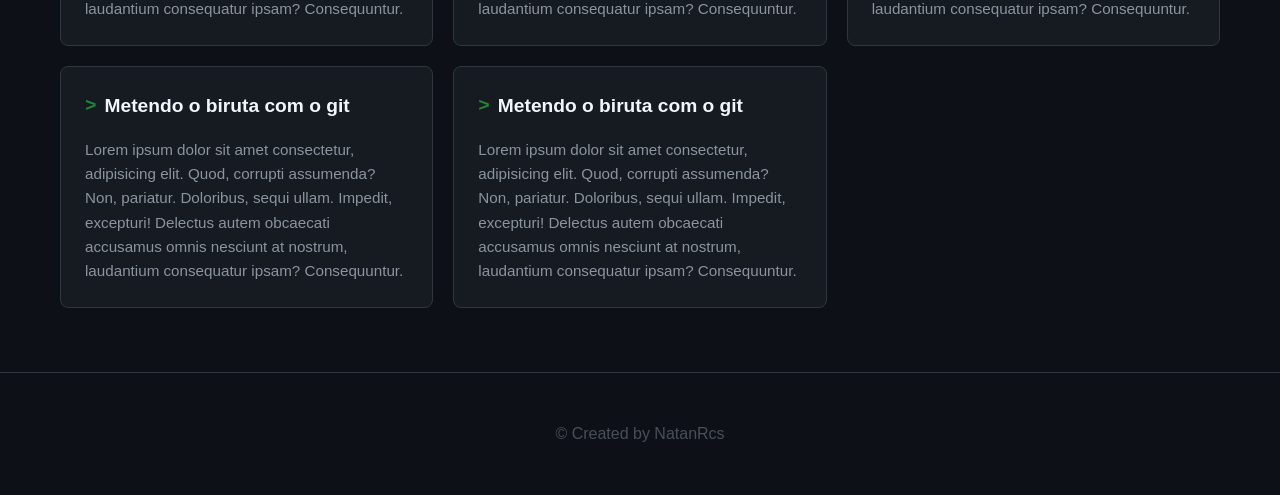
==== commit f95ee3ad: "decimo-alguma coisa commits" ====
--- a/index.html
+++ b/index.html
@@ -88,6 +88,51 @@
       <section>
         <h2>Meter o biruta em Versionamento Git!</h2>
         <p>
+          Lorem ipsum dolor sit amet consectetur adipisicing elit. Omnis sunt
+          non exercitationem porro id tenetur. Animi quidem, deleniti blanditiis
+          totam atque fugiat? Nesciunt, cumque? Explicabo quo laudantium eaque.
+          Ex, iure!
+        </p>
+      </section>
+      <section>
+        <h2>Meter o biruta em Versionamento Git!</h2>
+        <p>
+          Lorem ipsum dolor sit amet consectetur adipisicing elit. Omnis sunt
+          non exercitationem porro id tenetur. Animi quidem, deleniti blanditiis
+          totam atque fugiat? Nesciunt, cumque? Explicabo quo laudantium eaque.
+          Ex, iure!
+        </p>
+      </section>
+      <section>
+        <h2>Meter o biruta em Versionamento Git!</h2>
+        <p>
+          Lorem ipsum dolor sit amet consectetur adipisicing elit. Omnis sunt
+          non exercitationem porro id tenetur. Animi quidem, deleniti blanditiis
+          totam atque fugiat? Nesciunt, cumque? Explicabo quo laudantium eaque.
+          Ex, iure!
+        </p>
+      </section>
+      <section>
+        <h2>Meter o biruta em Versionamento Git!</h2>
+        <p>
+          Lorem ipsum dolor sit amet consectetur adipisicing elit. Omnis sunt
+          non exercitationem porro id tenetur. Animi quidem, deleniti blanditiis
+          totam atque fugiat? Nesciunt, cumque? Explicabo quo laudantium eaque.
+          Ex, iure!
+        </p>
+      </section>
+      <section>
+        <h2>Meter o biruta em Versionamento Git!</h2>
+        <p>
+          Lorem ipsum dolor sit amet consectetur adipisicing elit. Omnis sunt
+          non exercitationem porro id tenetur. Animi quidem, deleniti blanditiis
+          totam atque fugiat? Nesciunt, cumque? Explicabo quo laudantium eaque.
+          Ex, iure!
+        </p>
+      </section>
+      <section>
+        <h2>Meter o biruta em Versionamento Git!</h2>
+        <p>
           Lorem ipsum, dolor sit amet consectetur adipisicing elit. Excepturi,
           ipsam aperiam minima, perferendis reiciendis laudantium ab placeat
           pariatur consectetur tempore rerum ratione quam incidunt aliquid
--- a/style.css
+++ b/style.css
@@ -1,123 +1,162 @@
+/* --- Reset e Configurações Gerais --- */
 * {
   margin: 0;
   padding: 0;
   box-sizing: border-box;
-  font-family: Arial, sans-serif;
+  font-family: 'Segoe UI', Roboto, Helvetica, Arial, sans-serif;
 }
 
 body {
-  background: #f6f8fa;
-  color: #333;
+  background-color: #0d1117; /* Fundo escuro estilo GitHub */
+  color: #c9d1d9;
   line-height: 1.6;
 }
 
-/* HEADER */
+/* --- Header --- */
 header {
-  background: #ffffff;
-  padding: 20px;
+  background-color: #161b22;
+  padding: 3rem 1rem;
   text-align: center;
-  border-bottom: 1px solid #eee;
+  border-bottom: 1px solid #30363d;
+  margin-bottom: 2rem;
 }
 
 header h1 {
-  font-size: 28px;
-  color: #222;
+  color: #58a6ff;
+  font-size: 2.5rem;
+  text-transform: uppercase;
+  letter-spacing: 2px;
 }
 
-/* MAIN */
+/* --- Container Principal (Grid) --- */
 main {
-  max-width: 900px;
-  margin: 40px auto;
+  max-width: 1200px;
+  margin: 0 auto;
   padding: 0 20px;
+  display: grid;
+  /* Cria colunas responsivas que se ajustam sozinhas */
+  grid-template-columns: repeat(auto-fit, minmax(300px, 1fr));
+  gap: 20px;
 }
 
-/* SECTIONS */
+/* --- Cards de Seção --- */
 section {
-  background: #ffffff;
-  padding: 25px;
-  margin-bottom: 25px; /* espaçamento entre sections */
-  border-radius: 10px;
-  box-shadow: 0 2px 10px rgba(0,0,0,0.05);
+  background-color: #161b22;
+  padding: 1.5rem;
+  border-radius: 8px;
+  border: 1px solid #30363d;
+  transition: transform 0.3s ease, border-color 0.3s ease;
+}
+
+section:hover {
+  transform: translateY(-5px);
+  border-color: #8b949e;
 }
 
 section h2 {
-  margin-bottom: 10px;
-  color: #222;
+  color: #f0f6fc;
+  margin-bottom: 1rem;
+  font-size: 1.2rem;
+  display: flex;
+  align-items: center;
+}
+
+/* Pequeno detalhe antes do título para parecer código */
+section h2::before {
+  content: "> ";
+  color: #238636;
+  margin-right: 8px;
+  font-family: monospace;
 }
 
 section p {
-  color: #555;
+  font-size: 0.95rem;
+  color: #8b949e;
 }
 
-/* FORM */
+/* --- Formulário de Contato --- */
+/* Faz a seção do formulário ocupar a largura total no topo */
+section:first-of-type {
+  grid-column: 1 / -1; 
+  background-color: #1c2128;
+  border-left: 4px solid #238636;
+}
+
 .form {
-  display: flex;
-  flex-direction: column;
+  max-width: 500px;
+  margin: 0 auto;
 }
 
 .form h2 {
-  text-align: center;
-  margin-bottom: 20px;
+  justify-content: center;
+  font-size: 1.8rem;
 }
 
-/* INPUTS */
 .input-group {
   margin-bottom: 15px;
 }
 
 .input-group label {
-  font-size: 14px;
+  display: block;
   margin-bottom: 5px;
-  display: block;
-  color: #444;
+  font-weight: bold;
+  color: #58a6ff;
 }
 
-.input-group input,
-.input-group textarea {
+input, textarea {
   width: 100%;
   padding: 10px;
-  border: 1px solid #ddd;
+  background-color: #0d1117;
+  border: 1px solid #30363d;
   border-radius: 6px;
-  outline: none;
-  transition: 0.3s;
-  font-size: 14px;
+  color: white;
+  font-size: 1rem;
 }
 
-.input-group input:focus,
-.input-group textarea:focus {
-  border-color: #007bff;
+input:focus, textarea:focus {
+  outline: none;
+  border-color: #58a6ff;
+  box-shadow: 0 0 0 3px rgba(88, 166, 255, 0.3);
 }
 
-/* TEXTAREA */
 textarea {
-  resize: none;
-  height: 100px;
+  min-height: 100px;
+  resize: vertical;
 }
 
-/* BUTTON */
 button {
-  margin-top: 10px;
+  width: 100%;
   padding: 12px;
+  background-color: #238636;
+  color: white;
   border: none;
-  background: #007bff;
-  color: white;
   border-radius: 6px;
+  font-weight: bold;
   cursor: pointer;
-  font-size: 15px;
-  transition: 0.3s;
+  font-size: 1rem;
+  transition: background 0.2s;
 }
 
 button:hover {
-  background: #0056b3;
+  background-color: #2ea043;
 }
 
-/* FOOTER */
+/* --- Rodapé --- */
 footer {
   text-align: center;
-  padding: 20px;
-  background: #ffffff;
-  border-top: 1px solid #eee;
-  margin-top: 40px;
-  font-size: 14px;
-  color: #666;
+  padding: 3rem 1rem;
+  margin-top: 4rem;
+  border-top: 1px solid #30363d;
+  color: #484f58;
+}
+
+/* --- Ajustes Mobile --- */
+@media (max-width: 600px) {
+  header h1 {
+    font-size: 1.8rem;
+  }
+  
+  main {
+    grid-template-columns: 1fr;
+  }
 }
